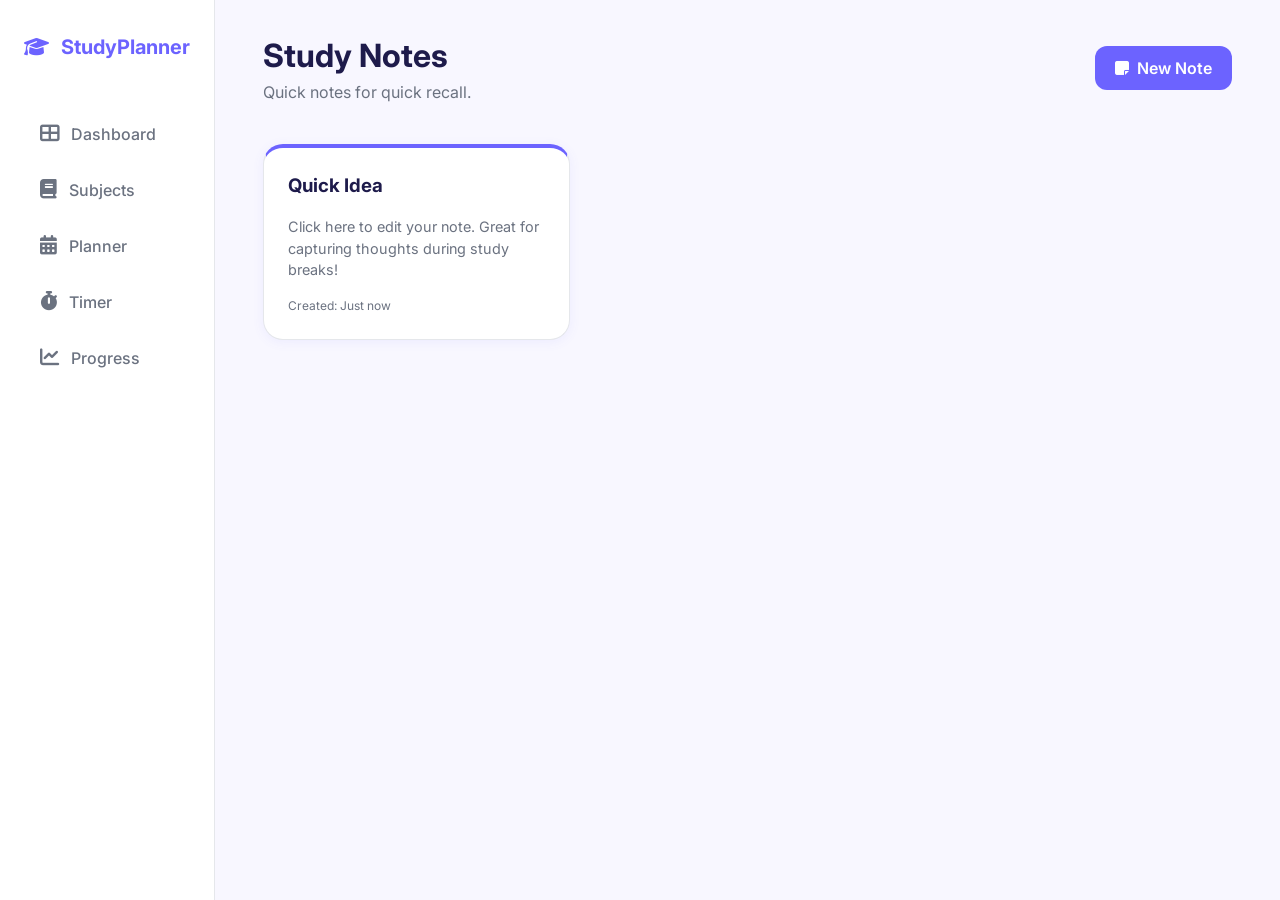
==== pages/notes.html @ eaebcffd "first commit" ====
<!DOCTYPE html>
<html lang="en">
<head>
    <meta charset="UTF-8">
    <meta name="viewport" content="width=device-width, initial-scale=1.0">
    <title>Knowledge Notes - Smart Study Planner</title>
    <!-- Google Fonts -->
    <link rel="preconnect" href="https://fonts.googleapis.com">
    <link rel="preconnect" href="https://fonts.gstatic.com" crossorigin>
    <link href="https://fonts.googleapis.com/css2?family=Inter:wght@400;500;600;700&display=swap" rel="stylesheet">
    <!-- Font Awesome -->
    <link rel="stylesheet" href="https://cdnjs.cloudflare.com/ajax/libs/font-awesome/6.4.0/css/all.min.css">
    <!-- Stylesheets -->
    <link rel="stylesheet" href="../css/reset.css">
    <link rel="stylesheet" href="../css/variables.css">
    <link rel="stylesheet" href="../css/layout.css">
    <link rel="stylesheet" href="../css/components.css">
</head>
<body data-theme="light">
    <!-- Sidebar -->
    <aside class="sidebar">
        <div class="logo">
            <i class="fas fa-graduation-cap"></i>
            <span>StudyPlanner</span>
        </div>
        <nav class="nav-links">
            <div class="nav-item">
                 <a href="../index.html" class="nav-link">
                    <i class="fas fa-th-large"></i>
                    <span>Dashboard</span>
                </a>
            </div>
            <div class="nav-item">
                <a href="subjects.html" class="nav-link">
                    <i class="fas fa-book"></i>
                    <span>Subjects</span>
                </a>
            </div>
            <div class="nav-item">
                <a href="planner.html" class="nav-link">
                    <i class="fas fa-calendar-alt"></i>
                    <span>Planner</span>
                </a>
            </div>
            <div class="nav-item">
                <a href="timer.html" class="nav-link">
                    <i class="fas fa-stopwatch"></i>
                    <span>Timer</span>
                </a>
            </div>
            <div class="nav-item">
                <a href="progress.html" class="nav-link">
                    <i class="fas fa-chart-line"></i>
                    <span>Progress</span>
                </a>
            </div>
        </nav>
    </aside>

    <!-- Main Content -->
    <main class="main-content">
        <header class="header">
            <div class="greeting">
                <h1>Study Notes</h1>
                <p style="color: var(--text-muted);">Quick notes for quick recall.</p>
            </div>
            <button class="btn btn-primary" onclick="addNote()">
                <i class="fas fa-sticky-note"></i> New Note
            </button>
        </header>

        <div class="grid grid-3" id="notes-grid">
            <div class="card" style="display: flex; flex-direction: column; gap: 1rem; border-top: 4px solid var(--primary);">
                <h3 contenteditable="true">Quick Idea</h3>
                <p contenteditable="true" style="font-size: 0.9rem; color: var(--text-muted); flex-grow: 1;">Click here to edit your note. Great for capturing thoughts during study breaks!</p>
                <div style="font-size: 0.75rem; color: var(--text-muted);">Created: Just now</div>
            </div>
        </div>
    </main>

    <script>
        document.addEventListener('DOMContentLoaded', () => {
             // Apply theme
            const savedTheme = localStorage.getItem('ssp_theme') || 'light';
            document.body.setAttribute('data-theme', savedTheme);
        });

        function addNote() {
            const grid = document.getElementById('notes-grid');
            const note = document.createElement('div');
            note.className = 'card';
            note.style.display = 'flex';
            note.style.flexDirection = 'column';
            note.style.gap = '1rem';
            note.style.borderTop = '4px solid #22C997';
            note.innerHTML = `
                <h3 contenteditable="true">New Note</h3>
                <p contenteditable="true" style="font-size: 0.9rem; color: var(--text-muted); flex-grow: 1;">Start typing...</p>
                <div style="font-size: 0.75rem; color: var(--text-muted);">Created: ${new Date().toLocaleDateString()}</div>
            `;
            grid.prepend(note);
        }
    </script>
</body>
</html>
---- css/variables.css ----
:root {
  /* Colors */
  --primary:    #6C63FF;   /* Purple accent */
  --secondary:  #F0EFFE;   /* Light purple bg */
  --success:    #22C997;
  --warning:    #F59E0B;
  --danger:     #EF4444;
  --text-main:  #1E1B4B;
  --text-muted: #6B7280;
  --bg:         #F8F7FF;
  --card:       #FFFFFF;
  --border:     #E5E7EB;
  
  /* UI Atoms */
  --radius:     12px;
  --radius-lg:  20px;
  --shadow:     0 2px 12px rgba(108,99,255,0.08);
  --shadow-lg:  0 10px 25px rgba(108,99,255,0.12);
  
  /* Sidebar */
  --sidebar-width: 260px;
  
  /* Transitions */
  --transition: all 0.25s cubic-bezier(0.19, 1, 0.22, 1);
}

[data-theme="dark"] {
  --bg:        #0F0E1A;
  --card:      #1A1830;
  --border:    #2D2B4E;
  --text-main: #E0DEFF;
  --text-muted: #94A3B8;
  --secondary: #252245;
  --shadow:    0 4px 15px rgba(0,0,0,0.3);
}

/* Animations for View Transitions if supported */
::view-transition-group(*),
::view-transition-old(*),
::view-transition-new(*) {
  animation-duration: 0.25s;
  animation-timing-function: cubic-bezier(0.19, 1, 0.22, 1);
}
---- css/layout.css ----
body {
    background-color: var(--bg);
    color: var(--text-main);
    display: flex;
    overflow: hidden;
    height: 100vh;
    transition: var(--transition);
}

/* Sidebar Styling */
.sidebar {
    width: var(--sidebar-width);
    background-color: var(--card);
    border-right: 1px solid var(--border);
    display: flex;
    flex-direction: column;
    padding: 2rem 1.5rem;
    height: 100vh;
    transition: var(--transition);
}

.logo {
    display: flex;
    align-items: center;
    gap: 0.75rem;
    font-size: 1.25rem;
    font-weight: 700;
    color: var(--primary);
    margin-bottom: 3rem;
}

.nav-links {
    list-style: none;
    padding: 0;
    margin: 0;
    flex-grow: 1;
}

.nav-item {
    margin-bottom: 0.5rem;
}

.nav-link {
    display: flex;
    align-items: center;
    gap: 0.75rem;
    padding: 0.75rem 1rem;
    text-decoration: none;
    color: var(--text-muted);
    border-radius: var(--radius);
    transition: var(--transition);
    font-weight: 500;
}

.nav-link:hover, .nav-link.active {
    background-color: var(--secondary);
    color: var(--primary);
}

.nav-link i {
    font-size: 1.2rem;
}

/* Main Content Area */
.main-content {
    flex-grow: 1;
    overflow-y: auto;
    padding: 2rem 3rem;
    height: 100vh;
}

.header {
    display: flex;
    justify-content: space-between;
    align-items: center;
    margin-bottom: 2.5rem;
}

.user-profile {
    display: flex;
    align-items: center;
    gap: 1rem;
}

.theme-toggle {
    background: none;
    border: 1px solid var(--border);
    padding: 0.5rem;
    border-radius: 50%;
    cursor: pointer;
    color: var(--text-muted);
    transition: var(--transition);
    display: flex;
    align-items: center;
    justify-content: center;
}

.theme-toggle:hover {
    border-color: var(--primary);
    color: var(--primary);
}

@media (max-width: 768px) {
    .sidebar {
        width: 80px;
        padding: 2rem 0.5rem;
    }
    .nav-link span, .logo span {
        display: none;
    }
    .main-content {
        padding: 2rem 1.5rem;
    }
}
---- css/components.css ----
/* UI Components */

/* Cards */
.card {
    background-color: var(--card);
    border-radius: var(--radius-lg);
    border: 1px solid var(--border);
    padding: 1.5rem;
    box-shadow: var(--shadow);
    transition: var(--transition);
}

.card:hover {
    transform: translateY(-4px);
    box-shadow: var(--shadow-lg);
}

/* Stat Cards specifically for Dashboard */
.stat-grid {
    display: grid;
    grid-template-columns: repeat(auto-fit, minmax(220px, 1fr));
    gap: 1.5rem;
    margin-bottom: 2.5rem;
}

.stat-card {
    display: flex;
    flex-direction: column;
    gap: 0.5rem;
}

.stat-card .label {
    font-size: 0.875rem;
    color: var(--text-muted);
    font-weight: 500;
}

.stat-card .value {
    font-size: 1.75rem;
    font-weight: 700;
    color: var(--text-main);
}

.stat-card .trend {
    font-size: 0.75rem;
    font-weight: 600;
}

.trend.up { color: var(--success); }
.trend.down { color: var(--danger); }

/* Buttons */
.btn {
    display: inline-flex;
    align-items: center;
    justify-content: center;
    padding: 0.625rem 1.25rem;
    border-radius: var(--radius);
    font-weight: 600;
    cursor: pointer;
    transition: var(--transition);
    border: none;
    gap: 0.5rem;
}

.btn-primary {
    background-color: var(--primary);
    color: white;
}

.btn-primary:hover {
    filter: brightness(1.1);
    box-shadow: 0 4px 12px rgba(108, 99, 255, 0.25);
}

.btn-outline {
    background: transparent;
    border: 1px solid var(--border);
    color: var(--text-main);
}

.btn-outline:hover {
    border-color: var(--primary);
    color: var(--primary);
}

/* Badges */
.badge {
    padding: 0.25rem 0.75rem;
    border-radius: 100px;
    font-size: 0.75rem;
    font-weight: 600;
}

.badge-purple { background-color: var(--secondary); color: var(--primary); }
.badge-success { background-color: rgba(34, 201, 151, 0.1); color: var(--success); }

/* Checkboxes */
.checkbox {
    width: 20px;
    height: 20px;
    border-radius: 6px;
    border: 2px solid var(--border);
    cursor: pointer;
    display: flex;
    align-items: center;
    justify-content: center;
    transition: var(--transition);
    background: var(--card);
    flex-shrink: 0;
}

.checkbox:hover {
    border-color: var(--primary);
}

.checkbox.checked {
    background: var(--primary);
    border-color: var(--primary);
    color: white;
}

@keyframes taskExit {
    0% { transform: translateX(0); opacity: 1; }
    100% { transform: translateX(20px); opacity: 0; }
}

.task-item-exit {
    animation: taskExit 0.4s cubic-bezier(0.19, 1, 0.22, 1) forwards;
    pointer-events: none;
}

/* Grid Views */
.grid {
    display: grid;
    gap: 1.5rem;
}

.grid-2 { grid-template-columns: repeat(2, 1fr); }
.grid-3 { grid-template-columns: repeat(3, 1fr); }

@media (max-width: 1024px) {
    .grid-3 { grid-template-columns: repeat(2, 1fr); }
}

@media (max-width: 640px) {
    .grid-2, .grid-3 { grid-template-columns: 1fr; }
}
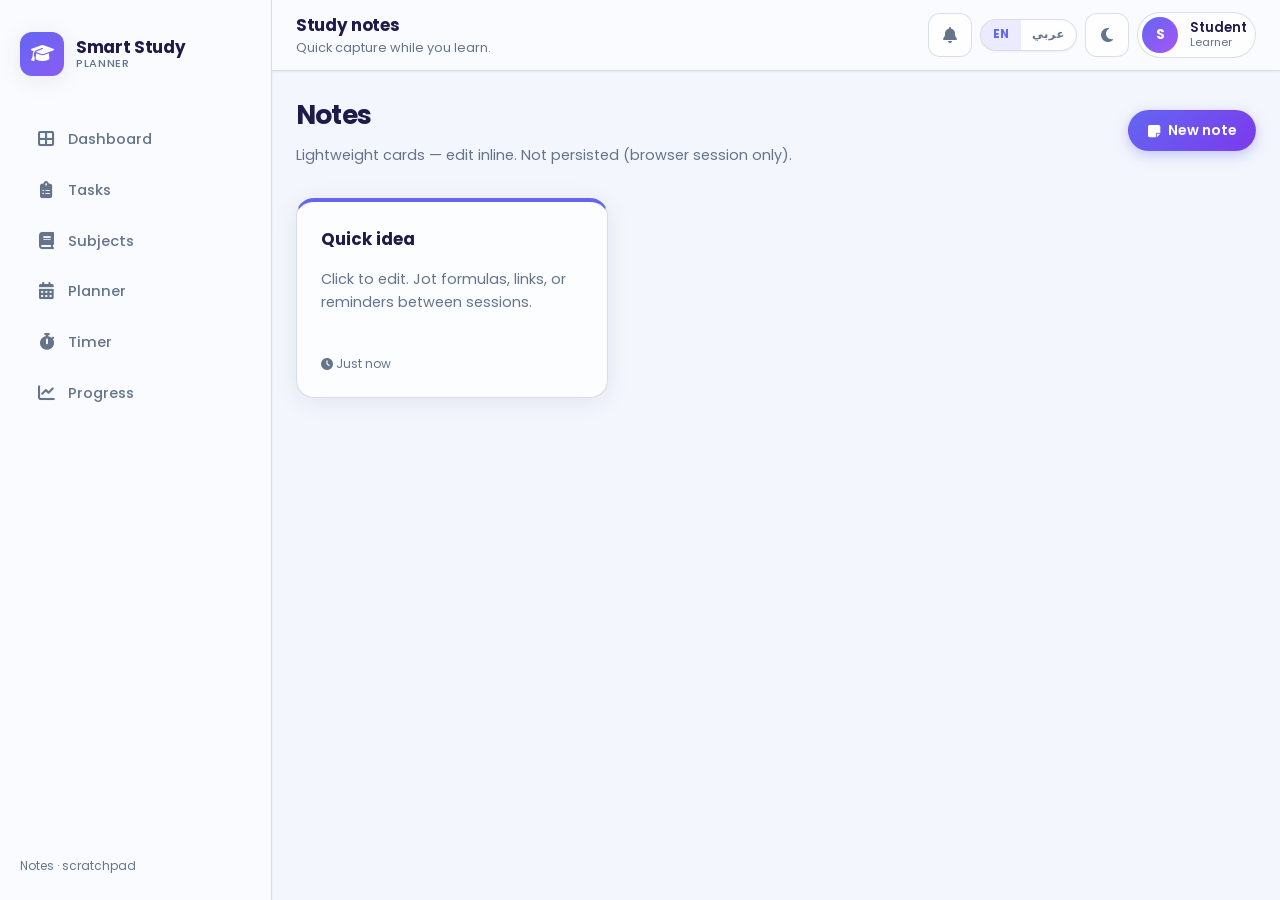
==== commit 771e3afa: "update the style and adding language switcher (ar/en)" ====
--- a/pages/notes.html
+++ b/pages/notes.html
@@ -3,102 +3,126 @@
 <head>
     <meta charset="UTF-8">
     <meta name="viewport" content="width=device-width, initial-scale=1.0">
-    <title>Knowledge Notes - Smart Study Planner</title>
-    <!-- Google Fonts -->
+    <title>Notes — Smart Study Planner</title>
     <link rel="preconnect" href="https://fonts.googleapis.com">
     <link rel="preconnect" href="https://fonts.gstatic.com" crossorigin>
-    <link href="https://fonts.googleapis.com/css2?family=Inter:wght@400;500;600;700&display=swap" rel="stylesheet">
-    <!-- Font Awesome -->
+    <link href="https://fonts.googleapis.com/css2?family=Poppins:wght@400;500;600;700&family=Tajawal:wght@400;500;600;700&display=swap" rel="stylesheet">
     <link rel="stylesheet" href="https://cdnjs.cloudflare.com/ajax/libs/font-awesome/6.4.0/css/all.min.css">
-    <!-- Stylesheets -->
     <link rel="stylesheet" href="../css/reset.css">
     <link rel="stylesheet" href="../css/variables.css">
     <link rel="stylesheet" href="../css/layout.css">
     <link rel="stylesheet" href="../css/components.css">
 </head>
-<body data-theme="light">
-    <!-- Sidebar -->
-    <aside class="sidebar">
-        <div class="logo">
-            <i class="fas fa-graduation-cap"></i>
-            <span>StudyPlanner</span>
-        </div>
-        <nav class="nav-links">
-            <div class="nav-item">
-                 <a href="../index.html" class="nav-link">
-                    <i class="fas fa-th-large"></i>
-                    <span>Dashboard</span>
-                </a>
+<body data-page-title-key="docTitleNotes">
+    <div class="sidebar-backdrop" id="sidebar-backdrop" aria-hidden="true"></div>
+
+    <div class="app-shell">
+        <aside class="sidebar" id="app-sidebar" data-i18n-aria="ariaMainNav" aria-label="Main navigation">
+            <div class="sidebar__brand">
+                <div class="sidebar__brand-icon" aria-hidden="true"><i class="fas fa-graduation-cap"></i></div>
+                <div class="sidebar__brand-text">
+                    <span class="sidebar__title" data-i18n="brandTitle">Smart Study</span>
+                    <span class="sidebar__subtitle" data-i18n="brandSubtitle">Planner</span>
+                </div>
             </div>
-            <div class="nav-item">
-                <a href="subjects.html" class="nav-link">
-                    <i class="fas fa-book"></i>
-                    <span>Subjects</span>
-                </a>
+            <nav class="nav-links">
+                <div class="nav-item"><a href="../index.html" class="nav-link"><i class="fas fa-th-large"></i><span data-i18n="navDashboard">Dashboard</span></a></div>
+                <div class="nav-item"><a href="tasks.html" class="nav-link"><i class="fas fa-clipboard-list"></i><span data-i18n="navTasks">Tasks</span></a></div>
+                <div class="nav-item"><a href="subjects.html" class="nav-link"><i class="fas fa-book"></i><span data-i18n="navSubjects">Subjects</span></a></div>
+                <div class="nav-item"><a href="planner.html" class="nav-link"><i class="fas fa-calendar-days"></i><span data-i18n="navPlanner">Planner</span></a></div>
+                <div class="nav-item"><a href="timer.html" class="nav-link"><i class="fas fa-stopwatch"></i><span data-i18n="navTimer">Timer</span></a></div>
+                <div class="nav-item"><a href="progress.html" class="nav-link"><i class="fas fa-chart-line"></i><span data-i18n="navProgress">Progress</span></a></div>
+            </nav>
+            <div class="sidebar__footer" data-i18n="sidebarFooterNotes">Notes · scratchpad</div>
+        </aside>
+
+        <main class="main-content">
+            <header class="topbar">
+                <div class="topbar__left">
+                    <button type="button" class="topbar__menu" id="sidebar-open" data-i18n-aria="openMenu" aria-label="Open menu"><i class="fas fa-bars"></i></button>
+                    <div>
+                        <div class="topbar__page-title" data-i18n="topbarNotes">Study notes</div>
+                        <div class="topbar__page-desc" data-i18n="descNotes">Quick capture while you learn.</div>
+                    </div>
+                </div>
+                <div class="topbar__right">
+                    <div class="lang-switcher" data-i18n-aria="ariaLanguageSwitcher" role="group">
+                        <button type="button" class="lang-switcher__btn" data-lang="en" aria-pressed="true">EN</button>
+                        <button type="button" class="lang-switcher__btn" data-lang="ar" aria-pressed="false">عربي</button>
+                    </div>
+                    <div class="notifications-wrap">
+                        <button type="button" class="notifications-btn" id="notifications-toggle" data-i18n-aria="ariaNotifications" aria-label="Notifications">
+                            <i class="fas fa-bell"></i>
+                            <span class="notifications-badge" id="notifications-badge" data-count="0"></span>
+                        </button>
+                        <div class="notifications-panel" id="notifications-panel" data-i18n-aria="ariaNotificationsList" aria-label="Notifications list">
+                            <div class="notifications-panel__head">
+                                <span data-i18n="notifications">Notifications</span>
+                                <button type="button" class="btn btn-ghost btn-sm" id="notifications-mark-read" data-i18n="markAllRead">Mark all read</button>
+                            </div>
+                            <div class="notifications-panel__list" id="notifications-list"></div>
+                        </div>
+                    </div>
+                    <button type="button" class="theme-toggle" data-i18n-title="ariaToggleTheme" title="Toggle theme"><i class="fas fa-moon"></i></button>
+                    <div class="user-chip">
+                        <div class="user-avatar" aria-hidden="true">S</div>
+                        <div class="user-meta">
+                            <span class="user-meta__name" data-i18n="userName">Student</span>
+                            <span class="user-meta__role" data-i18n="userRole">Learner</span>
+                        </div>
+                    </div>
+                </div>
+            </header>
+
+            <div class="page-body page-body--narrow">
+                <header class="page-header" style="display:flex;flex-wrap:wrap;align-items:center;justify-content:space-between;gap:1rem;">
+                    <div>
+                        <h1 data-i18n="pageNotesH1">Notes</h1>
+                        <p data-i18n="pageNotesDesc">Lightweight cards — edit inline. Not persisted (browser session only).</p>
+                    </div>
+                    <button type="button" class="btn btn-primary" id="add-note-btn"><i class="fas fa-note-sticky"></i> <span data-i18n="notesNewNote">New note</span></button>
+                </header>
+
+                <div class="grid grid-3" id="notes-grid">
+                    <div class="card card--flat" style="display:flex;flex-direction:column;gap:1rem;border-top:4px solid var(--primary);min-height:200px;">
+                        <h3 contenteditable="true" style="font-size:1.05rem;outline:none;" data-i18n="notesSampleTitle">Quick idea</h3>
+                        <p contenteditable="true" style="font-size:0.9rem;color:var(--text-muted);flex-grow:1;outline:none;" data-i18n="notesSampleBody">Click to edit. Jot formulas, links, or reminders between sessions.</p>
+                        <div style="font-size:0.75rem;color:var(--text-muted);"><i class="fas fa-clock"></i> <span data-i18n="notesJustNow">Just now</span></div>
+                    </div>
+                </div>
             </div>
-            <div class="nav-item">
-                <a href="planner.html" class="nav-link">
-                    <i class="fas fa-calendar-alt"></i>
-                    <span>Planner</span>
-                </a>
-            </div>
-            <div class="nav-item">
-                <a href="timer.html" class="nav-link">
-                    <i class="fas fa-stopwatch"></i>
-                    <span>Timer</span>
-                </a>
-            </div>
-            <div class="nav-item">
-                <a href="progress.html" class="nav-link">
-                    <i class="fas fa-chart-line"></i>
-                    <span>Progress</span>
-                </a>
-            </div>
-        </nav>
-    </aside>
+        </main>
+    </div>
 
-    <!-- Main Content -->
-    <main class="main-content">
-        <header class="header">
-            <div class="greeting">
-                <h1>Study Notes</h1>
-                <p style="color: var(--text-muted);">Quick notes for quick recall.</p>
-            </div>
-            <button class="btn btn-primary" onclick="addNote()">
-                <i class="fas fa-sticky-note"></i> New Note
-            </button>
-        </header>
+    <script src="../js/storage.js"></script>
+    <script src="../js/i18n.js"></script>
+    <script src="../js/ui.js"></script>
+    <script>
+        function tr(key, vars) {
+            return typeof window.t === "function" ? window.t(key, vars) : key;
+        }
 
-        <div class="grid grid-3" id="notes-grid">
-            <div class="card" style="display: flex; flex-direction: column; gap: 1rem; border-top: 4px solid var(--primary);">
-                <h3 contenteditable="true">Quick Idea</h3>
-                <p contenteditable="true" style="font-size: 0.9rem; color: var(--text-muted); flex-grow: 1;">Click here to edit your note. Great for capturing thoughts during study breaks!</p>
-                <div style="font-size: 0.75rem; color: var(--text-muted);">Created: Just now</div>
-            </div>
-        </div>
-    </main>
-
-    <script>
-        document.addEventListener('DOMContentLoaded', () => {
-             // Apply theme
-            const savedTheme = localStorage.getItem('ssp_theme') || 'light';
-            document.body.setAttribute('data-theme', savedTheme);
+        document.addEventListener("DOMContentLoaded", () => {
+            document.getElementById("add-note-btn").addEventListener("click", addNote);
         });
 
         function addNote() {
-            const grid = document.getElementById('notes-grid');
-            const note = document.createElement('div');
-            note.className = 'card';
-            note.style.display = 'flex';
-            note.style.flexDirection = 'column';
-            note.style.gap = '1rem';
-            note.style.borderTop = '4px solid #22C997';
+            const grid = document.getElementById("notes-grid");
+            const note = document.createElement("div");
+            note.className = "card card--flat";
+            note.style.cssText = "display:flex;flex-direction:column;gap:1rem;border-top:4px solid #10b981;min-height:200px;";
             note.innerHTML = `
-                <h3 contenteditable="true">New Note</h3>
-                <p contenteditable="true" style="font-size: 0.9rem; color: var(--text-muted); flex-grow: 1;">Start typing...</p>
-                <div style="font-size: 0.75rem; color: var(--text-muted);">Created: ${new Date().toLocaleDateString()}</div>
-            `;
+                <h3 contenteditable="true" style="font-size:1.05rem;outline:none;">${escapeHtml(tr("notesNewNote"))}</h3>
+                <p contenteditable="true" style="font-size:0.9rem;color:var(--text-muted);flex-grow:1;outline:none;">…</p>
+                <div style="font-size:0.75rem;color:var(--text-muted);"><i class="fas fa-clock"></i> ${new Date().toLocaleString()}</div>`;
             grid.prepend(note);
+            if (window.SSP) SSP.showToast("success", tr("toastNoteAdded"), tr("toastNoteAddedBody"));
+        }
+
+        function escapeHtml(s) {
+            const d = document.createElement("div");
+            d.textContent = s;
+            return d.innerHTML;
         }
     </script>
 </body>
--- a/css/variables.css
+++ b/css/variables.css
@@ -1,43 +1,100 @@
+/**
+ * Design tokens — Smart Study Planner
+ * Light/dark themes, spacing, glass, and motion (≈0.3s).
+ */
+
 :root {
-  /* Colors */
-  --primary:    #6C63FF;   /* Purple accent */
-  --secondary:  #F0EFFE;   /* Light purple bg */
-  --success:    #22C997;
-  --warning:    #F59E0B;
-  --danger:     #EF4444;
-  --text-main:  #1E1B4B;
-  --text-muted: #6B7280;
-  --bg:         #F8F7FF;
-  --card:       #FFFFFF;
-  --border:     #E5E7EB;
-  
-  /* UI Atoms */
-  --radius:     12px;
-  --radius-lg:  20px;
-  --shadow:     0 2px 12px rgba(108,99,255,0.08);
-  --shadow-lg:  0 10px 25px rgba(108,99,255,0.12);
-  
-  /* Sidebar */
-  --sidebar-width: 260px;
-  
-  /* Transitions */
-  --transition: all 0.25s cubic-bezier(0.19, 1, 0.22, 1);
+  /* Primary palette — soft purple-blue */
+  --primary: #6366f1;
+  --primary-hover: #4f46e5;
+  --primary-soft: rgba(99, 102, 241, 0.12);
+  --primary-glow: rgba(99, 102, 241, 0.35);
+
+  --secondary: #eef2ff;
+  --success: #10b981;
+  --success-soft: rgba(16, 185, 129, 0.12);
+  --warning: #f59e0b;
+  --warning-soft: rgba(245, 158, 11, 0.14);
+  --danger: #ef4444;
+  --danger-soft: rgba(239, 68, 68, 0.12);
+
+  --text-main: #1e1b4b;
+  --text-muted: #64748b;
+  --text-inverse: #f8fafc;
+
+  --bg: #f4f6fd;
+  --bg-elevated: #ffffff;
+  --card: rgba(255, 255, 255, 0.72);
+  --border: rgba(148, 163, 184, 0.35);
+
+  /* Glass / depth */
+  --glass-bg: rgba(255, 255, 255, 0.55);
+  --glass-border: rgba(255, 255, 255, 0.65);
+  --glass-blur: 16px;
+  --shadow-sm: 0 1px 2px rgba(30, 27, 75, 0.06);
+  --shadow: 0 4px 24px rgba(30, 27, 75, 0.08);
+  --shadow-lg: 0 12px 40px rgba(30, 27, 75, 0.12);
+  --shadow-hover: 0 8px 32px rgba(99, 102, 241, 0.18);
+
+  /* Layout */
+  --sidebar-width: 272px;
+  --topbar-height: 64px;
+  --content-max: 1280px;
+
+  /* Radius */
+  --radius-sm: 8px;
+  --radius: 12px;
+  --radius-lg: 18px;
+  --radius-xl: 24px;
+  --radius-full: 9999px;
+
+  /* Spacing scale */
+  --space-1: 0.25rem;
+  --space-2: 0.5rem;
+  --space-3: 0.75rem;
+  --space-4: 1rem;
+  --space-5: 1.25rem;
+  --space-6: 1.5rem;
+  --space-8: 2rem;
+  --space-10: 2.5rem;
+
+  /* Motion */
+  --ease-out: cubic-bezier(0.22, 1, 0.36, 1);
+  --transition-fast: 0.2s var(--ease-out);
+  --transition: 0.3s var(--ease-out);
+
+  /* Task status */
+  --status-done: var(--success);
+  --status-pending: var(--primary);
+  --status-overdue: var(--danger);
 }
 
 [data-theme="dark"] {
-  --bg:        #0F0E1A;
-  --card:      #1A1830;
-  --border:    #2D2B4E;
-  --text-main: #E0DEFF;
-  --text-muted: #94A3B8;
-  --secondary: #252245;
-  --shadow:    0 4px 15px rgba(0,0,0,0.3);
+  --text-main: #e2e8f0;
+  --text-muted: #94a3b8;
+  --text-inverse: #0f172a;
+
+  --bg: #0c0a18;
+  --bg-elevated: #15122a;
+  --card: rgba(21, 18, 42, 0.75);
+  --border: rgba(148, 163, 184, 0.12);
+
+  --secondary: rgba(99, 102, 241, 0.15);
+  --glass-bg: rgba(21, 18, 42, 0.65);
+  --glass-border: rgba(255, 255, 255, 0.06);
+
+  --shadow-sm: 0 1px 2px rgba(0, 0, 0, 0.35);
+  --shadow: 0 8px 32px rgba(0, 0, 0, 0.45);
+  --shadow-lg: 0 20px 50px rgba(0, 0, 0, 0.55);
+  --shadow-hover: 0 12px 40px rgba(99, 102, 241, 0.25);
+
+  --primary-soft: rgba(129, 140, 248, 0.18);
 }
 
-/* Animations for View Transitions if supported */
+/* View transitions (when supported) */
 ::view-transition-group(*),
 ::view-transition-old(*),
 ::view-transition-new(*) {
-  animation-duration: 0.25s;
-  animation-timing-function: cubic-bezier(0.19, 1, 0.22, 1);
+  animation-duration: 0.3s;
+  animation-timing-function: var(--ease-out);
 }
--- a/css/layout.css
+++ b/css/layout.css
@@ -1,114 +1,370 @@
+/**
+ * App shell: sidebar, top bar, responsive drawer, page scroll regions.
+ */
+
 body {
-    background-color: var(--bg);
-    color: var(--text-main);
+  background: var(--bg);
+  color: var(--text-main);
+  display: flex;
+  min-height: 100vh;
+  overflow-x: hidden;
+  transition: background var(--transition), color var(--transition);
+}
+
+/* --- App shell grid --- */
+.app-shell {
+  display: flex;
+  flex: 1;
+  width: 100%;
+  min-height: 100vh;
+}
+
+/* --- Sidebar (glass) --- */
+.sidebar {
+  width: var(--sidebar-width);
+  flex-shrink: 0;
+  display: flex;
+  flex-direction: column;
+  padding: var(--space-6) var(--space-5);
+  min-height: 100vh;
+  background: var(--glass-bg);
+  backdrop-filter: blur(var(--glass-blur));
+  -webkit-backdrop-filter: blur(var(--glass-blur));
+  border-right: 1px solid var(--border);
+  box-shadow: var(--shadow-sm);
+  transition: transform var(--transition), box-shadow var(--transition);
+  z-index: 100;
+}
+
+.sidebar__brand {
+  display: flex;
+  align-items: center;
+  gap: var(--space-3);
+  margin-bottom: var(--space-8);
+  padding: var(--space-2) 0;
+}
+
+.sidebar__brand-icon {
+  width: 44px;
+  height: 44px;
+  border-radius: var(--radius);
+  display: flex;
+  align-items: center;
+  justify-content: center;
+  background: linear-gradient(135deg, var(--primary), #8b5cf6);
+  color: #fff;
+  font-size: 1.15rem;
+  box-shadow: var(--shadow);
+}
+
+.sidebar__brand-text {
+  display: flex;
+  flex-direction: column;
+  gap: 0;
+  line-height: 1.2;
+}
+
+.sidebar__title {
+  font-size: 1.05rem;
+  font-weight: 700;
+  letter-spacing: -0.02em;
+  color: var(--text-main);
+}
+
+.sidebar__subtitle {
+  font-size: 0.7rem;
+  font-weight: 500;
+  color: var(--text-muted);
+  text-transform: uppercase;
+  letter-spacing: 0.06em;
+}
+
+.nav-links {
+  list-style: none;
+  padding: 0;
+  margin: 0;
+  flex: 1;
+  display: flex;
+  flex-direction: column;
+  gap: var(--space-1);
+}
+
+.nav-item {
+  margin: 0;
+}
+
+.nav-link {
+  display: flex;
+  align-items: center;
+  gap: var(--space-3);
+  padding: var(--space-3) var(--space-4);
+  text-decoration: none;
+  color: var(--text-muted);
+  border-radius: var(--radius);
+  transition: background var(--transition), color var(--transition), transform var(--transition-fast);
+  font-weight: 500;
+  font-size: 0.92rem;
+}
+
+.nav-link:hover {
+  background: var(--primary-soft);
+  color: var(--primary);
+}
+
+.nav-link.active {
+  background: var(--primary-soft);
+  color: var(--primary);
+  font-weight: 600;
+}
+
+.nav-link i {
+  font-size: 1.05rem;
+  width: 1.25rem;
+  text-align: center;
+}
+
+.sidebar__footer {
+  margin-top: auto;
+  padding-top: var(--space-6);
+  font-size: 0.75rem;
+  color: var(--text-muted);
+}
+
+/* --- Main column --- */
+.main-content {
+  flex: 1;
+  display: flex;
+  flex-direction: column;
+  min-width: 0;
+  min-height: 100vh;
+  overflow: hidden;
+}
+
+/* Top navigation bar */
+.topbar {
+  display: flex;
+  align-items: center;
+  justify-content: space-between;
+  gap: var(--space-4);
+  min-height: var(--topbar-height);
+  padding: var(--space-3) var(--space-6);
+  flex-shrink: 0;
+  background: var(--glass-bg);
+  backdrop-filter: blur(var(--glass-blur));
+  -webkit-backdrop-filter: blur(var(--glass-blur));
+  border-bottom: 1px solid var(--border);
+  box-shadow: var(--shadow-sm);
+  transition: background var(--transition), border-color var(--transition);
+  position: relative;
+  z-index: 500;
+}
+
+.topbar__left {
+  display: flex;
+  align-items: center;
+  gap: var(--space-4);
+  min-width: 0;
+}
+
+.topbar__menu {
+  display: none;
+  align-items: center;
+  justify-content: center;
+  width: 44px;
+  height: 44px;
+  border-radius: var(--radius);
+  border: 1px solid var(--border);
+  background: var(--card);
+  color: var(--text-main);
+  cursor: pointer;
+  transition: border-color var(--transition), transform var(--transition-fast), box-shadow var(--transition);
+}
+
+.topbar__menu:hover {
+  border-color: var(--primary);
+  color: var(--primary);
+  box-shadow: var(--shadow);
+}
+
+.topbar__page-title {
+  font-size: 1.05rem;
+  font-weight: 700;
+  letter-spacing: -0.02em;
+  white-space: nowrap;
+  overflow: hidden;
+  text-overflow: ellipsis;
+}
+
+.topbar__page-desc {
+  font-size: 0.8rem;
+  color: var(--text-muted);
+  display: none;
+}
+
+@media (min-width: 640px) {
+  .topbar__page-desc {
+    display: block;
+  }
+}
+
+.topbar__right {
+  display: flex;
+  align-items: center;
+  gap: var(--space-2);
+  flex-shrink: 0;
+  flex-wrap: wrap;
+  justify-content: flex-end;
+}
+
+/* Scrollable page body */
+.page-body {
+  flex: 1;
+  overflow-y: auto;
+  overflow-x: hidden;
+  padding: var(--space-6) var(--space-6) var(--space-10);
+}
+
+.page-body--narrow {
+  max-width: var(--content-max);
+  margin: 0 auto;
+  width: 100%;
+}
+
+/* Legacy header block (greeting inside page) — optional */
+.page-header {
+  margin-bottom: var(--space-8);
+}
+
+.page-header h1 {
+  font-size: clamp(1.35rem, 2.5vw, 1.65rem);
+  font-weight: 700;
+  letter-spacing: -0.03em;
+}
+
+.page-header p {
+  color: var(--text-muted);
+  font-size: 0.9rem;
+  margin-top: var(--space-2);
+}
+
+/* Sidebar backdrop (mobile) */
+.sidebar-backdrop {
+  display: none;
+  position: fixed;
+  inset: 0;
+  background: rgba(15, 23, 42, 0.45);
+  z-index: 90;
+  opacity: 0;
+  transition: opacity var(--transition);
+}
+
+.sidebar-backdrop.is-visible {
+  display: block;
+  opacity: 1;
+}
+
+/* Mobile drawer */
+@media (max-width: 900px) {
+  .topbar__menu {
     display: flex;
-    overflow: hidden;
-    height: 100vh;
-    transition: var(--transition);
-}
-
-/* Sidebar Styling */
-.sidebar {
-    width: var(--sidebar-width);
-    background-color: var(--card);
-    border-right: 1px solid var(--border);
-    display: flex;
-    flex-direction: column;
-    padding: 2rem 1.5rem;
-    height: 100vh;
-    transition: var(--transition);
-}
-
-.logo {
-    display: flex;
-    align-items: center;
-    gap: 0.75rem;
-    font-size: 1.25rem;
-    font-weight: 700;
-    color: var(--primary);
-    margin-bottom: 3rem;
-}
-
-.nav-links {
-    list-style: none;
-    padding: 0;
-    margin: 0;
-    flex-grow: 1;
-}
-
-.nav-item {
-    margin-bottom: 0.5rem;
-}
-
-.nav-link {
-    display: flex;
-    align-items: center;
-    gap: 0.75rem;
-    padding: 0.75rem 1rem;
-    text-decoration: none;
-    color: var(--text-muted);
-    border-radius: var(--radius);
-    transition: var(--transition);
-    font-weight: 500;
-}
-
-.nav-link:hover, .nav-link.active {
-    background-color: var(--secondary);
-    color: var(--primary);
-}
-
-.nav-link i {
-    font-size: 1.2rem;
-}
-
-/* Main Content Area */
-.main-content {
-    flex-grow: 1;
-    overflow-y: auto;
-    padding: 2rem 3rem;
-    height: 100vh;
-}
-
-.header {
-    display: flex;
-    justify-content: space-between;
-    align-items: center;
-    margin-bottom: 2.5rem;
-}
-
-.user-profile {
-    display: flex;
-    align-items: center;
-    gap: 1rem;
-}
-
-.theme-toggle {
-    background: none;
-    border: 1px solid var(--border);
-    padding: 0.5rem;
-    border-radius: 50%;
-    cursor: pointer;
-    color: var(--text-muted);
-    transition: var(--transition);
-    display: flex;
-    align-items: center;
-    justify-content: center;
-}
-
-.theme-toggle:hover {
-    border-color: var(--primary);
-    color: var(--primary);
-}
-
-@media (max-width: 768px) {
-    .sidebar {
-        width: 80px;
-        padding: 2rem 0.5rem;
-    }
-    .nav-link span, .logo span {
-        display: none;
-    }
-    .main-content {
-        padding: 2rem 1.5rem;
-    }
-}
+  }
+
+  .sidebar {
+    position: fixed;
+    left: 0;
+    top: 0;
+    bottom: 0;
+    transform: translateX(-100%);
+    box-shadow: var(--shadow-lg);
+  }
+
+  .sidebar.is-open {
+    transform: translateX(0);
+  }
+
+  .sidebar-backdrop.is-visible {
+    pointer-events: auto;
+  }
+}
+
+@media (max-width: 640px) {
+  .page-body {
+    padding: var(--space-4) var(--space-4) var(--space-8);
+  }
+
+  .topbar {
+    padding: var(--space-3) var(--space-4);
+  }
+}
+
+/* --- RTL (Arabic) --- */
+[dir="rtl"] .app-shell {
+  flex-direction: row-reverse;
+}
+
+[dir="rtl"] .sidebar {
+  border-right: none;
+  border-left: 1px solid var(--border);
+}
+
+[dir="rtl"] .sidebar__brand {
+  flex-direction: row-reverse;
+}
+
+[dir="rtl"] .nav-link {
+  flex-direction: row-reverse;
+}
+
+[dir="rtl"] .topbar {
+  flex-direction: row-reverse;
+}
+
+[dir="rtl"] .topbar__left {
+  flex-direction: row-reverse;
+}
+
+[dir="rtl"] .topbar__right {
+  flex-direction: row-reverse;
+}
+
+[dir="rtl"] .section-header {
+  flex-direction: row-reverse;
+}
+
+[dir="rtl"] .toolbar {
+  flex-direction: row-reverse;
+}
+
+[dir="rtl"] .notifications-panel {
+  right: 0;
+  left: auto;
+}
+
+[dir="rtl"] .toast-container {
+  right: auto;
+  left: var(--space-6);
+}
+
+[dir="rtl"] .task-input-bar {
+  flex-direction: row-reverse;
+}
+
+[dir="rtl"] .dashboard-task {
+  flex-direction: row-reverse;
+}
+
+[dir="rtl"] .session-pill {
+  flex-direction: row-reverse;
+}
+
+@media (max-width: 900px) {
+  [dir="rtl"] .sidebar {
+    left: auto;
+    right: 0;
+    transform: translateX(100%);
+  }
+
+  [dir="rtl"] .sidebar.is-open {
+    transform: translateX(0);
+  }
+}
--- a/css/components.css
+++ b/css/components.css
@@ -1,148 +1,1124 @@
-/* UI Components */
-
-/* Cards */
+/**
+ * Smart Study Planner — UI components (cards, buttons, tasks, modals, toast, skeleton).
+ */
+
+/* --- Glass card --- */
 .card {
-    background-color: var(--card);
-    border-radius: var(--radius-lg);
-    border: 1px solid var(--border);
-    padding: 1.5rem;
-    box-shadow: var(--shadow);
-    transition: var(--transition);
+  background: var(--card);
+  border-radius: var(--radius-lg);
+  border: 1px solid var(--border);
+  padding: var(--space-6);
+  box-shadow: var(--shadow);
+  transition: transform var(--transition), box-shadow var(--transition), border-color var(--transition);
+  backdrop-filter: blur(8px);
+  -webkit-backdrop-filter: blur(8px);
 }
 
 .card:hover {
-    transform: translateY(-4px);
-    box-shadow: var(--shadow-lg);
-}
-
-/* Stat Cards specifically for Dashboard */
+  box-shadow: var(--shadow-hover);
+  border-color: rgba(99, 102, 241, 0.12);
+}
+
+.card--flat:hover {
+  transform: none;
+}
+
+/* --- Stat grid --- */
 .stat-grid {
-    display: grid;
-    grid-template-columns: repeat(auto-fit, minmax(220px, 1fr));
-    gap: 1.5rem;
-    margin-bottom: 2.5rem;
+  display: grid;
+  grid-template-columns: repeat(auto-fit, minmax(200px, 1fr));
+  gap: var(--space-5);
+  margin-bottom: var(--space-8);
 }
 
 .stat-card {
+  display: flex;
+  flex-direction: column;
+  gap: var(--space-2);
+  position: relative;
+  overflow: hidden;
+}
+
+.stat-card::after {
+  content: "";
+  position: absolute;
+  top: 0;
+  right: 0;
+  width: 80px;
+  height: 80px;
+  background: radial-gradient(circle at top right, var(--primary-soft), transparent 70%);
+  pointer-events: none;
+}
+
+.stat-card .label {
+  font-size: 0.8rem;
+  color: var(--text-muted);
+  font-weight: 500;
+}
+
+.stat-card .value {
+  font-size: 1.65rem;
+  font-weight: 700;
+  color: var(--text-main);
+  font-variant-numeric: tabular-nums;
+}
+
+/* Brief skeleton shimmer on dashboard stats while “loading” */
+.stat-grid--loading .stat-card .value {
+  min-height: 2rem;
+  min-width: 4ch;
+  border-radius: var(--radius-sm);
+  color: transparent !important;
+  background: linear-gradient(
+    90deg,
+    var(--border) 0%,
+    var(--secondary) 50%,
+    var(--border) 100%
+  );
+  background-size: 200% 100%;
+  animation: shimmer 1s ease-in-out infinite;
+}
+
+.stat-grid--loading .stat-card .trend {
+  opacity: 0.35;
+}
+
+.stat-card .trend {
+  font-size: 0.72rem;
+  font-weight: 600;
+  display: inline-flex;
+  align-items: center;
+  gap: var(--space-2);
+}
+
+.trend.up {
+  color: var(--success);
+}
+.trend.down {
+  color: var(--danger);
+}
+
+/* --- Buttons --- */
+.btn {
+  display: inline-flex;
+  align-items: center;
+  justify-content: center;
+  padding: 0.55rem 1.15rem;
+  border-radius: var(--radius-full);
+  font-weight: 600;
+  font-size: 0.88rem;
+  cursor: pointer;
+  transition: background var(--transition), color var(--transition), border-color var(--transition);
+  border: 1px solid transparent;
+  gap: var(--space-2);
+  text-decoration: none;
+}
+
+.btn:active {
+  transform: scale(0.98);
+}
+
+.btn-primary {
+  background: linear-gradient(135deg, var(--primary), #7c3aed);
+  color: #fff;
+  box-shadow: 0 4px 14px var(--primary-glow);
+}
+
+.btn-primary:hover {
+  filter: brightness(1.05);
+  box-shadow: 0 6px 20px var(--primary-glow);
+}
+
+.btn-outline {
+  background: transparent;
+  border-color: var(--border);
+  color: var(--text-main);
+}
+
+.btn-outline:hover {
+  border-color: var(--primary);
+  color: var(--primary);
+  background: var(--primary-soft);
+}
+
+.btn-ghost {
+  background: transparent;
+  border-color: transparent;
+  color: var(--text-muted);
+}
+
+.btn-ghost:hover {
+  color: var(--primary);
+  background: var(--primary-soft);
+}
+
+.btn-danger {
+  background: var(--danger-soft);
+  color: var(--danger);
+  border-color: rgba(239, 68, 68, 0.35);
+}
+
+.btn-danger:hover {
+  background: rgba(239, 68, 68, 0.2);
+}
+
+.btn-sm {
+  padding: 0.35rem 0.75rem;
+  font-size: 0.75rem;
+}
+
+.btn-icon {
+  width: 44px;
+  height: 44px;
+  padding: 0;
+  border-radius: var(--radius);
+}
+
+.btn-active {
+  background: var(--primary-soft) !important;
+  border-color: var(--primary) !important;
+  color: var(--primary) !important;
+}
+
+/* --- Badges --- */
+.badge {
+  display: inline-flex;
+  align-items: center;
+  gap: 0.35rem;
+  padding: 0.2rem 0.65rem;
+  border-radius: var(--radius-full);
+  font-size: 0.7rem;
+  font-weight: 600;
+  letter-spacing: 0.02em;
+}
+
+.badge-purple {
+  background: var(--primary-soft);
+  color: var(--primary);
+}
+.badge-success {
+  background: var(--success-soft);
+  color: var(--success);
+}
+.badge-warning {
+  background: var(--warning-soft);
+  color: var(--warning);
+}
+.badge-danger {
+  background: var(--danger-soft);
+  color: var(--danger);
+}
+
+/* --- Checkbox / task row --- */
+.checkbox {
+  width: 22px;
+  height: 22px;
+  border-radius: 6px;
+  border: 2px solid var(--border);
+  cursor: pointer;
+  display: flex;
+  align-items: center;
+  justify-content: center;
+  transition: var(--transition);
+  background: var(--bg-elevated);
+  flex-shrink: 0;
+}
+
+.checkbox:hover {
+  border-color: var(--primary);
+}
+
+.checkbox.checked {
+  background: var(--primary);
+  border-color: var(--primary);
+  color: #fff;
+}
+
+@keyframes taskExit {
+  0% {
+    transform: translateX(0);
+    opacity: 1;
+  }
+  100% {
+    transform: translateX(12px);
+    opacity: 0;
+  }
+}
+
+.task-item-exit {
+  animation: taskExit 0.35s var(--ease-out) forwards;
+  pointer-events: none;
+}
+
+.dashboard-task.completed span {
+  text-decoration: line-through;
+  color: var(--text-muted);
+}
+
+.dashboard-task {
+  position: relative;
+  padding-right: 2.5rem;
+}
+
+.delete-task-btn {
+  position: absolute;
+  right: 0.35rem;
+  top: 50%;
+  transform: translateY(-50%);
+  padding: var(--space-2);
+  color: var(--text-muted);
+  opacity: 0;
+  transition: opacity var(--transition), color var(--transition);
+  cursor: pointer;
+  z-index: 5;
+  background: none;
+  border: none;
+}
+
+.dashboard-task:hover .delete-task-btn {
+  opacity: 1;
+}
+
+.delete-task-btn:hover {
+  color: var(--danger);
+}
+
+/* --- Task cards (full page) --- */
+.task-card {
+  display: grid;
+  grid-template-columns: auto 1fr auto;
+  align-items: center;
+  gap: var(--space-4);
+  padding: var(--space-4) var(--space-5);
+  background: var(--card);
+  border: 1px solid var(--border);
+  border-radius: var(--radius-lg);
+  margin-bottom: var(--space-3);
+  box-shadow: var(--shadow-sm);
+  transition: transform var(--transition), box-shadow var(--transition), border-color var(--transition);
+}
+
+.task-card:hover {
+  transform: translateY(-2px);
+  box-shadow: var(--shadow);
+  border-color: rgba(99, 102, 241, 0.2);
+}
+
+.task-card--completed {
+  opacity: 0.85;
+}
+
+.task-card--completed .task-card__title {
+  text-decoration: line-through;
+  color: var(--text-muted);
+}
+
+.task-card--pending {
+  border-left: 4px solid var(--status-pending);
+}
+
+.task-card--done {
+  border-left: 4px solid var(--status-done);
+}
+
+.task-card--overdue {
+  border-left: 4px solid var(--status-overdue);
+  background: linear-gradient(90deg, var(--danger-soft), var(--card));
+}
+
+.task-card__title {
+  font-weight: 600;
+  font-size: 0.95rem;
+  cursor: pointer;
+}
+
+.task-card__meta {
+  display: flex;
+  flex-wrap: wrap;
+  align-items: center;
+  gap: var(--space-2);
+  margin-top: var(--space-1);
+}
+
+.task-input-bar {
+  display: flex;
+  flex-wrap: wrap;
+  gap: var(--space-3);
+  margin-bottom: var(--space-8);
+  padding: var(--space-4) var(--space-5);
+  background: var(--card);
+  border-radius: var(--radius-lg);
+  border: 1px solid var(--border);
+  box-shadow: var(--shadow);
+  align-items: center;
+}
+
+.task-input-bar input[type="text"] {
+  flex: 1;
+  min-width: 160px;
+  border: none;
+  background: transparent;
+  outline: none;
+  color: var(--text-main);
+}
+
+.input-field,
+.task-input-bar select {
+  padding: 0.5rem 0.75rem;
+  border: 1px solid var(--border);
+  border-radius: var(--radius);
+  background: var(--bg);
+  color: var(--text-main);
+  font-size: 0.85rem;
+  transition: border-color var(--transition), box-shadow var(--transition);
+}
+
+.input-field:focus,
+.task-input-bar select:focus {
+  outline: none;
+  border-color: var(--primary);
+  box-shadow: 0 0 0 3px var(--primary-soft);
+}
+
+/* --- Grid --- */
+.grid {
+  display: grid;
+  gap: var(--space-3);
+}
+
+.grid-2 {
+  grid-template-columns: repeat(2, 1fr);
+}
+.grid-3 {
+  grid-template-columns: repeat(3, 1fr);
+}
+
+@media (max-width: 1024px) {
+  .grid-3 {
+    grid-template-columns: repeat(2, 1fr);
+  }
+}
+
+@media (max-width: 640px) {
+  .grid-2,
+  .grid-3 {
+    grid-template-columns: 1fr;
+  }
+}
+
+/* --- Section headers --- */
+.section-header {
+  display: flex;
+  flex-wrap: wrap;
+  align-items: center;
+  justify-content: space-between;
+  gap: var(--space-4);
+  margin-bottom: var(--space-5);
+}
+
+.section-header h2 {
+  font-size: 1.05rem;
+  font-weight: 700;
+}
+
+.link-muted {
+  color: var(--primary);
+  font-size: 0.8rem;
+  font-weight: 600;
+  text-decoration: none;
+  transition: opacity var(--transition);
+}
+
+.link-muted:hover {
+  opacity: 0.85;
+  text-decoration: underline;
+}
+
+.toolbar {
+  display: flex;
+  flex-wrap: wrap;
+  gap: var(--space-2);
+  align-items: center;
+}
+
+/* --- Session list (dashboard) --- */
+.session-pill {
+  display: flex;
+  align-items: center;
+  gap: var(--space-3);
+  padding: var(--space-3) var(--space-4);
+  border-radius: var(--radius);
+  background: var(--secondary);
+  border: 1px solid var(--border);
+  font-size: 0.88rem;
+  transition: transform var(--transition-fast), box-shadow var(--transition);
+}
+
+.session-pill:hover {
+  transform: translateX(4px);
+  box-shadow: var(--shadow-sm);
+}
+
+.session-pill__time {
+  font-weight: 700;
+  font-size: 0.8rem;
+  font-variant-numeric: tabular-nums;
+}
+
+/* --- Modal overlay --- */
+.modal-overlay {
+  display: none;
+  position: fixed;
+  inset: 0;
+  z-index: 2000;
+  align-items: center;
+  justify-content: center;
+  padding: var(--space-4);
+  background: rgba(15, 23, 42, 0.45);
+  backdrop-filter: blur(4px);
+  opacity: 0;
+  pointer-events: none;
+  transition: opacity var(--transition);
+}
+
+.modal-overlay.is-open {
+  display: flex;
+  opacity: 1;
+  pointer-events: auto;
+}
+
+.modal-card {
+  width: 100%;
+  max-width: 420px;
+  animation: modalIn 0.28s var(--ease-out);
+}
+
+@keyframes modalIn {
+  from {
+    opacity: 0;
+    transform: translateY(12px) scale(0.98);
+  }
+  to {
+    opacity: 1;
+    transform: translateY(0) scale(1);
+  }
+}
+
+@keyframes shimmer {
+  0% {
+    background-position: -200% 0;
+  }
+  100% {
+    background-position: 200% 0;
+  }
+}
+
+/* --- Toast --- */
+.toast-container {
+  position: fixed;
+  bottom: var(--space-6);
+  right: var(--space-6);
+  z-index: 3000;
+  display: flex;
+  flex-direction: column;
+  gap: var(--space-3);
+  max-width: min(360px, calc(100vw - 2rem));
+  pointer-events: none;
+}
+
+.toast {
+  pointer-events: auto;
+  display: flex;
+  align-items: flex-start;
+  gap: var(--space-3);
+  padding: var(--space-4) var(--space-5);
+  border-radius: var(--radius);
+  background: var(--bg-elevated);
+  border: 1px solid var(--border);
+  box-shadow: var(--shadow-lg);
+  animation: toastIn 0.35s var(--ease-out);
+}
+
+@keyframes toastIn {
+  from {
+    opacity: 0;
+    transform: translateY(10px);
+  }
+  to {
+    opacity: 1;
+    transform: translateY(0);
+  }
+}
+
+.toast--success {
+  border-left: 4px solid var(--success);
+}
+.toast--error {
+  border-left: 4px solid var(--danger);
+}
+.toast--info {
+  border-left: 4px solid var(--primary);
+}
+
+.toast__icon {
+  margin-top: 2px;
+  color: var(--primary);
+}
+
+.toast__title {
+  font-weight: 600;
+  font-size: 0.9rem;
+}
+
+.toast__body {
+  font-size: 0.82rem;
+  color: var(--text-muted);
+  margin-top: 2px;
+}
+
+/* --- Skeleton --- */
+.skeleton {
+  border-radius: var(--radius);
+  background: linear-gradient(
+    90deg,
+    var(--border) 0%,
+    var(--secondary) 50%,
+    var(--border) 100%
+  );
+  background-size: 200% 100%;
+  animation: shimmer 1.2s ease-in-out infinite;
+}
+
+.skeleton-block {
+  height: 1.25rem;
+  margin-bottom: var(--space-2);
+}
+
+/* --- Empty state --- */
+.empty-state {
+  text-align: center;
+  padding: var(--space-10) var(--space-6);
+  border-radius: var(--radius-lg);
+  border: 1px dashed var(--border);
+  background: var(--primary-soft);
+}
+
+.empty-state__icon {
+  width: 64px;
+  height: 64px;
+  margin: 0 auto var(--space-4);
+  border-radius: var(--radius-full);
+  display: flex;
+  align-items: center;
+  justify-content: center;
+  background: var(--card);
+  color: var(--primary);
+  font-size: 1.5rem;
+  box-shadow: var(--shadow);
+}
+
+.empty-state h3 {
+  font-size: 1.05rem;
+  font-weight: 700;
+  margin-bottom: var(--space-2);
+}
+
+.empty-state p {
+  color: var(--text-muted);
+  font-size: 0.9rem;
+  max-width: 320px;
+  margin: 0 auto var(--space-5);
+}
+
+/* --- Topbar: user + theme + notifications --- */
+.user-chip {
+  display: flex;
+  align-items: center;
+  gap: var(--space-3);
+  padding: var(--space-1) var(--space-2) var(--space-1) var(--space-1);
+  border-radius: var(--radius-full);
+  border: 1px solid var(--border);
+  background: var(--card);
+  transition: border-color var(--transition), box-shadow var(--transition);
+}
+
+.user-chip:hover {
+  border-color: rgba(99, 102, 241, 0.35);
+}
+
+.user-avatar {
+  width: 36px;
+  height: 36px;
+  border-radius: var(--radius-full);
+  background: linear-gradient(135deg, var(--primary), #a855f7);
+  color: #fff;
+  display: flex;
+  align-items: center;
+  justify-content: center;
+  font-weight: 700;
+  font-size: 0.85rem;
+}
+
+.user-meta {
+  display: none;
+  flex-direction: column;
+  line-height: 1.2;
+}
+
+@media (min-width: 480px) {
+  .user-meta {
     display: flex;
-    flex-direction: column;
-    gap: 0.5rem;
-}
-
-.stat-card .label {
-    font-size: 0.875rem;
-    color: var(--text-muted);
-    font-weight: 500;
-}
-
-.stat-card .value {
-    font-size: 1.75rem;
-    font-weight: 700;
-    color: var(--text-main);
-}
-
-.stat-card .trend {
-    font-size: 0.75rem;
-    font-weight: 600;
-}
-
-.trend.up { color: var(--success); }
-.trend.down { color: var(--danger); }
-
-/* Buttons */
-.btn {
-    display: inline-flex;
-    align-items: center;
-    justify-content: center;
-    padding: 0.625rem 1.25rem;
-    border-radius: var(--radius);
-    font-weight: 600;
-    cursor: pointer;
-    transition: var(--transition);
-    border: none;
-    gap: 0.5rem;
-}
-
-.btn-primary {
-    background-color: var(--primary);
-    color: white;
-}
-
-.btn-primary:hover {
-    filter: brightness(1.1);
-    box-shadow: 0 4px 12px rgba(108, 99, 255, 0.25);
-}
-
-.btn-outline {
-    background: transparent;
-    border: 1px solid var(--border);
-    color: var(--text-main);
-}
-
-.btn-outline:hover {
-    border-color: var(--primary);
-    color: var(--primary);
-}
-
-/* Badges */
-.badge {
-    padding: 0.25rem 0.75rem;
-    border-radius: 100px;
-    font-size: 0.75rem;
-    font-weight: 600;
-}
-
-.badge-purple { background-color: var(--secondary); color: var(--primary); }
-.badge-success { background-color: rgba(34, 201, 151, 0.1); color: var(--success); }
-
-/* Checkboxes */
-.checkbox {
-    width: 20px;
-    height: 20px;
-    border-radius: 6px;
-    border: 2px solid var(--border);
-    cursor: pointer;
-    display: flex;
-    align-items: center;
-    justify-content: center;
-    transition: var(--transition);
-    background: var(--card);
-    flex-shrink: 0;
-}
-
-.checkbox:hover {
-    border-color: var(--primary);
-}
-
-.checkbox.checked {
-    background: var(--primary);
-    border-color: var(--primary);
-    color: white;
-}
-
-@keyframes taskExit {
-    0% { transform: translateX(0); opacity: 1; }
-    100% { transform: translateX(20px); opacity: 0; }
-}
-
-.task-item-exit {
-    animation: taskExit 0.4s cubic-bezier(0.19, 1, 0.22, 1) forwards;
-    pointer-events: none;
-}
-
-/* Grid Views */
-.grid {
-    display: grid;
-    gap: 1.5rem;
-}
-
-.grid-2 { grid-template-columns: repeat(2, 1fr); }
-.grid-3 { grid-template-columns: repeat(3, 1fr); }
-
-@media (max-width: 1024px) {
-    .grid-3 { grid-template-columns: repeat(2, 1fr); }
-}
-
-@media (max-width: 640px) {
-    .grid-2, .grid-3 { grid-template-columns: 1fr; }
-}
+  }
+}
+
+.user-meta__name {
+  font-size: 0.82rem;
+  font-weight: 600;
+}
+
+.user-meta__role {
+  font-size: 0.7rem;
+  color: var(--text-muted);
+}
+
+.theme-toggle {
+  width: 44px;
+  height: 44px;
+  border-radius: var(--radius);
+  border: 1px solid var(--border);
+  background: var(--card);
+  color: var(--text-muted);
+  cursor: pointer;
+  display: flex;
+  align-items: center;
+  justify-content: center;
+  transition: var(--transition);
+}
+
+.theme-toggle:hover {
+  border-color: var(--primary);
+  color: var(--primary);
+  box-shadow: var(--shadow-sm);
+}
+
+.notifications-wrap {
+  position: relative;
+  order: -1;
+}
+
+.notifications-btn {
+  position: relative;
+  width: 44px;
+  height: 44px;
+  border-radius: var(--radius);
+  border: 1px solid var(--border);
+  background: var(--card);
+  color: var(--text-muted);
+  cursor: pointer;
+  display: flex;
+  align-items: center;
+  justify-content: center;
+  transition: var(--transition);
+}
+
+.notifications-btn:hover {
+  border-color: var(--primary);
+  color: var(--primary);
+}
+
+.notifications-badge {
+  position: absolute;
+  top: 6px;
+  right: 6px;
+  min-width: 18px;
+  height: 18px;
+  padding: 0 4px;
+  border-radius: var(--radius-full);
+  background: var(--danger);
+  color: #fff;
+  font-size: 0.65rem;
+  font-weight: 700;
+  display: flex;
+  align-items: center;
+  justify-content: center;
+  transition: transform var(--transition-fast);
+}
+
+.notifications-badge:empty,
+.notifications-badge[data-count="0"] {
+  display: none;
+}
+
+.notifications-panel {
+  position: absolute;
+  right: 0;
+  top: calc(100% + 8px);
+  width: min(340px, calc(100vw - 2rem));
+  max-height: 360px;
+  overflow: hidden;
+  display: flex;
+  flex-direction: column;
+  background: var(--bg-elevated);
+  border: 1px solid var(--border);
+  border-radius: var(--radius-lg);
+  box-shadow: var(--shadow-lg);
+  opacity: 0;
+  visibility: hidden;
+  transform: translateY(-6px);
+  transition: opacity var(--transition), transform var(--transition), visibility var(--transition);
+  z-index: 1000;
+}
+
+.notifications-panel.is-open {
+  opacity: 1;
+  visibility: visible;
+  transform: translateY(0);
+}
+
+.notifications-panel__head {
+  display: flex;
+  align-items: center;
+  justify-content: space-between;
+  padding: var(--space-4);
+  border-bottom: 1px solid var(--border);
+  font-weight: 600;
+  font-size: 0.9rem;
+}
+
+.notifications-panel__list {
+  overflow-y: auto;
+  padding: var(--space-2);
+}
+
+.notification-item {
+  display: flex;
+  gap: var(--space-3);
+  padding: var(--space-3);
+  border-radius: var(--radius);
+  transition: background var(--transition);
+  cursor: default;
+}
+
+.notification-item:hover {
+  background: var(--primary-soft);
+}
+
+.notification-item.unread {
+  background: var(--primary-soft);
+}
+
+.notification-item__icon {
+  width: 36px;
+  height: 36px;
+  border-radius: var(--radius);
+  display: flex;
+  align-items: center;
+  justify-content: center;
+  background: var(--secondary);
+  color: var(--primary);
+  flex-shrink: 0;
+}
+
+.notification-item__text {
+  font-size: 0.82rem;
+  color: var(--text-main);
+}
+
+.notification-item__time {
+  font-size: 0.7rem;
+  color: var(--text-muted);
+  margin-top: 2px;
+}
+
+/* --- Planner / calendar --- */
+.planner-container {
+  overflow-x: auto;
+  background: var(--card);
+  border-radius: var(--radius-lg);
+  border: 1px solid var(--border);
+  margin-top: var(--space-4);
+  box-shadow: var(--shadow);
+}
+
+.planner-grid {
+  display: grid;
+  grid-template-columns: 72px repeat(7, minmax(72px, 1fr));
+  min-width: 720px;
+}
+
+.planner-grid .grid-header {
+  background: var(--secondary);
+  padding: var(--space-4) var(--space-2);
+  text-align: center;
+  font-weight: 700;
+  font-size: 0.78rem;
+  border-bottom: 1px solid var(--border);
+  border-right: 1px solid var(--border);
+  color: var(--text-main);
+}
+
+.planner-grid .grid-header.is-today {
+  background: var(--primary-soft);
+  color: var(--primary);
+}
+
+.planner-grid .time-col {
+  background: var(--bg);
+  padding: var(--space-2);
+  text-align: right;
+  font-size: 0.7rem;
+  font-weight: 600;
+  color: var(--text-muted);
+  border-right: 1px solid var(--border);
+  border-bottom: 1px solid var(--border);
+  height: 52px;
+  display: flex;
+  align-items: center;
+  justify-content: flex-end;
+}
+
+.planner-grid .grid-cell {
+  border-right: 1px solid var(--border);
+  border-bottom: 1px solid var(--border);
+  height: 52px;
+  transition: background var(--transition);
+  cursor: pointer;
+  position: relative;
+}
+
+.planner-grid .grid-cell:hover {
+  background: var(--primary-soft);
+}
+
+.planner-grid .session-block {
+  position: absolute;
+  inset: 3px;
+  border-radius: var(--radius-sm);
+  padding: 4px;
+  font-size: 0.65rem;
+  font-weight: 600;
+  color: #fff;
+  overflow: hidden;
+  display: flex;
+  flex-direction: column;
+  justify-content: center;
+  align-items: center;
+  text-align: center;
+  box-shadow: var(--shadow-sm);
+}
+
+.subject-selector {
+  position: fixed;
+  inset: 0;
+  z-index: 2000;
+  display: none;
+  align-items: center;
+  justify-content: center;
+  padding: var(--space-4);
+  background: rgba(15, 23, 42, 0.5);
+  backdrop-filter: blur(4px);
+}
+
+.subject-selector.is-open {
+  display: flex;
+}
+
+/* --- Progress bars --- */
+.progress-bar {
+  height: 8px;
+  border-radius: var(--radius-full);
+  background: var(--border);
+  overflow: hidden;
+  margin-top: var(--space-2);
+}
+
+.progress-bar__fill {
+  height: 100%;
+  border-radius: var(--radius-full);
+  background: linear-gradient(90deg, var(--primary), #a855f7);
+  transition: width 0.6s var(--ease-out);
+}
+
+.stat-tile {
+  padding: var(--space-6);
+  background: var(--secondary);
+  border-radius: var(--radius);
+  text-align: center;
+  border: 1px solid var(--border);
+  transition: transform var(--transition-fast);
+}
+
+.stat-tile:hover {
+  transform: translateY(-2px);
+}
+
+.stat-tile__label {
+  font-size: 0.72rem;
+  color: var(--text-muted);
+  margin-bottom: var(--space-1);
+}
+
+.stat-tile__value {
+  font-size: 1.45rem;
+  font-weight: 700;
+  font-variant-numeric: tabular-nums;
+}
+
+/* --- Timer --- */
+.timer-shell {
+  display: flex;
+  flex-direction: column;
+  align-items: center;
+  justify-content: center;
+  min-height: 50vh;
+  text-align: center;
+}
+
+.timer-display {
+  font-size: clamp(3.5rem, 12vw, 7rem);
+  font-weight: 800;
+  font-variant-numeric: tabular-nums;
+  margin: var(--space-6) 0;
+  background: linear-gradient(135deg, var(--primary), #8b5cf6);
+  -webkit-background-clip: text;
+  background-clip: text;
+  color: transparent;
+  filter: drop-shadow(0 4px 24px var(--primary-glow));
+}
+
+.timer-modes {
+  display: flex;
+  gap: var(--space-2);
+  background: var(--glass-bg);
+  backdrop-filter: blur(8px);
+  padding: var(--space-2);
+  border-radius: var(--radius-full);
+  border: 1px solid var(--border);
+  margin-bottom: var(--space-4);
+}
+
+.mode-btn {
+  padding: 0.35rem 1.1rem;
+  border-radius: var(--radius-full);
+  border: none;
+  background: transparent;
+  font-weight: 600;
+  font-size: 0.85rem;
+  color: var(--text-muted);
+  cursor: pointer;
+  transition: var(--transition);
+}
+
+.mode-btn.active {
+  background: var(--card);
+  color: var(--primary);
+  box-shadow: var(--shadow-sm);
+}
+
+.timer-controls {
+  display: flex;
+  gap: var(--space-5);
+  align-items: center;
+}
+
+.btn-circle {
+  width: 56px;
+  height: 56px;
+  border-radius: var(--radius-full);
+  display: flex;
+  align-items: center;
+  justify-content: center;
+  font-size: 1.25rem;
+}
+
+.session-info {
+  margin-top: var(--space-10);
+  padding: var(--space-4) var(--space-8);
+  background: var(--card);
+  border: 1px solid var(--border);
+  border-radius: var(--radius-lg);
+  box-shadow: var(--shadow-sm);
+  font-size: 0.9rem;
+  color: var(--text-muted);
+}
+
+/* --- Forms --- */
+.form-label {
+  display: block;
+  font-size: 0.8rem;
+  font-weight: 600;
+  margin-bottom: var(--space-2);
+  color: var(--text-main);
+}
+
+.form-row {
+  margin-bottom: var(--space-5);
+}
+
+.color-picker {
+  display: flex;
+  gap: var(--space-2);
+  flex-wrap: wrap;
+}
+
+.color-picker input[type="radio"] {
+  position: absolute;
+  opacity: 0;
+  pointer-events: none;
+}
+
+.color-picker label {
+  width: 28px;
+  height: 28px;
+  border-radius: var(--radius-full);
+  cursor: pointer;
+  border: 2px solid transparent;
+  transition: transform var(--transition-fast), box-shadow var(--transition);
+}
+
+.color-picker input:checked + label {
+  border-color: var(--text-main);
+  transform: scale(1.08);
+  box-shadow: var(--shadow-sm);
+}
+
+/* --- Language switcher (EN / AR) --- */
+.lang-switcher {
+  display: inline-flex;
+  align-items: stretch;
+  border: 1px solid var(--border);
+  border-radius: var(--radius-full);
+  overflow: hidden;
+  background: var(--card);
+  flex-shrink: 0;
+  box-shadow: var(--shadow-sm);
+}
+
+.lang-switcher__btn {
+  padding: 0.4rem 0.7rem;
+  font-size: 0.72rem;
+  font-weight: 700;
+  letter-spacing: 0.04em;
+  border: none;
+  background: transparent;
+  color: var(--text-muted);
+  cursor: pointer;
+  transition: background var(--transition), color var(--transition);
+  font-family: inherit;
+}
+
+.lang-switcher__btn.is-active {
+  background: var(--primary-soft);
+  color: var(--primary);
+}
+
+.lang-switcher__btn:hover:not(.is-active) {
+  color: var(--text-main);
+  background: var(--secondary);
+}
+
+/* Smooth theme/lang context switch */
+html.i18n-transition,
+html.i18n-transition body {
+  transition: background-color 0.3s ease, color 0.3s ease;
+}
